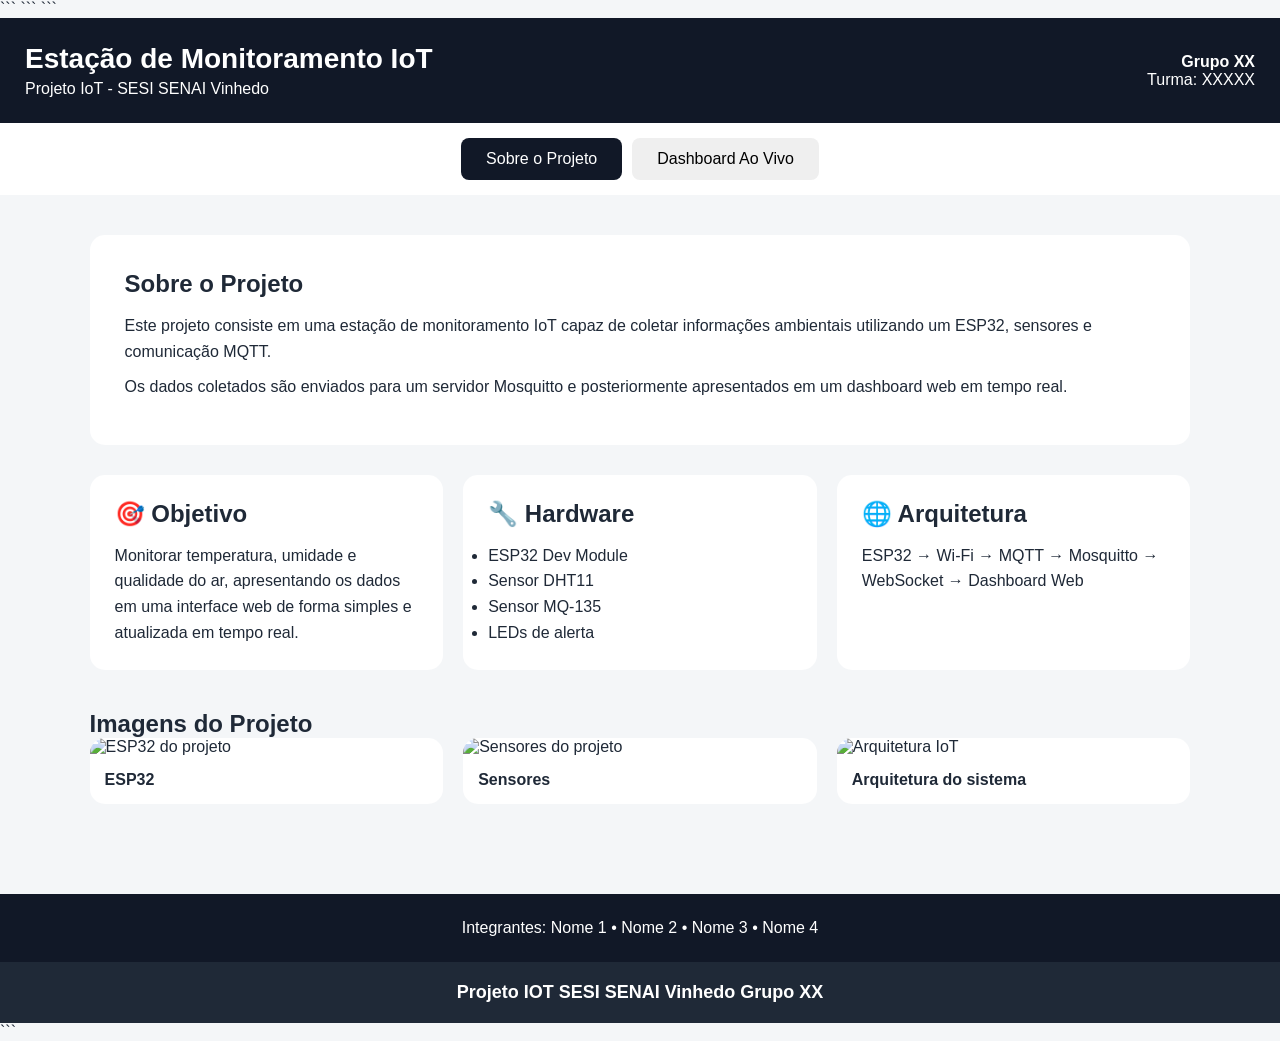
==== web/index.html @ a92f8479 "atualizações" ====
<!DOCTYPE html>

<html lang="pt-BR">
<head>
    <meta charset="UTF-8">
    <meta name="viewport" content="width=device-width, initial-scale=1.0">

```
<title>Estação de Monitoramento IoT</title>

<link rel="stylesheet" href="index.css">

<!-- Biblioteca Paho MQTT -->
<script src="https://cdnjs.cloudflare.com/ajax/libs/paho-mqtt/1.0.1/mqttws31.min.js"></script>
```

</head>

<body>

```
<header class="cabecalho">
    <div class="titulo">
        <h1>Estação de Monitoramento IoT</h1>
        <p>Projeto IoT - SESI SENAI Vinhedo</p>
    </div>

    <div class="grupo">
        <strong>Grupo XX</strong>
        <span>Turma: XXXXX</span>
    </div>
</header>

<nav class="menu">
    <button id="btnSobre" class="ativo">Sobre o Projeto</button>
    <button id="btnDashboard">Dashboard Ao Vivo</button>
</nav>

<main>

    <!-- ================= SOBRE O PROJETO ================= -->

    <section id="sobre" class="pagina ativa">

        <article class="hero">
            <h2>Sobre o Projeto</h2>

            <p>
                Este projeto consiste em uma estação de monitoramento IoT
                capaz de coletar informações ambientais utilizando um ESP32,
                sensores e comunicação MQTT.
            </p>

            <p>
                Os dados coletados são enviados para um servidor Mosquitto
                e posteriormente apresentados em um dashboard web em tempo real.
            </p>
        </article>

        <section class="conteudo">

            <article class="card-info">
                <h2>🎯 Objetivo</h2>

                <p>
                    Monitorar temperatura, umidade e qualidade do ar,
                    apresentando os dados em uma interface web de forma
                    simples e atualizada em tempo real.
                </p>
            </article>

            <article class="card-info">
                <h2>🔧 Hardware</h2>

                <ul>
                    <li>ESP32 Dev Module</li>
                    <li>Sensor DHT11</li>
                    <li>Sensor MQ-135</li>
                    <li>LEDs de alerta</li>
                </ul>
            </article>

            <article class="card-info">
                <h2>🌐 Arquitetura</h2>

                <p>
                    ESP32 → Wi-Fi → MQTT → Mosquitto →
                    WebSocket → Dashboard Web
                </p>
            </article>

        </section>

        <section class="galeria">

            <h2>Imagens do Projeto</h2>

            <div class="imagens">

                <figure>
                    <img src="imagens/esp32.jpg" alt="ESP32 do projeto">
                    <figcaption>ESP32</figcaption>
                </figure>

                <figure>
                    <img src="imagens/sensores.jpg" alt="Sensores do projeto">
                    <figcaption>Sensores</figcaption>
                </figure>

                <figure>
                    <img src="imagens/arquitetura.jpg" alt="Arquitetura IoT">
                    <figcaption>Arquitetura do sistema</figcaption>
                </figure>

            </div>

        </section>

    </section>


    <!-- ================= DASHBOARD ================= -->

    <section id="dashboard" class="pagina">

        <section class="dashboard-header">
            <h2>Dashboard Ao Vivo</h2>

            <div id="status" class="status desconectado">
                🔴 MQTT: Desconectado
            </div>
        </section>


        <section class="dashboard">

            <article class="sensor-card temperatura">
                <div class="icone">🌡️</div>

                <h3>Temperatura</h3>

                <strong id="temperatura">-- °C</strong>

                <p id="alertaTemperatura">Normal</p>
            </article>


            <article class="sensor-card umidade">
                <div class="icone">💧</div>

                <h3>Umidade</h3>

                <strong id="umidade">-- %</strong>

                <p id="alertaUmidade">Normal</p>
            </article>


            <article class="sensor-card ar">
                <div class="icone">🌫️</div>

                <h3>Qualidade do Ar</h3>

                <strong id="qualidadeAr">--</strong>

                <p id="alertaAr">Normal</p>
            </article>

        </section>


        <section class="informacao">

            <h2>Monitoramento em tempo real</h2>

            <p>
                Os valores apresentados são recebidos através do protocolo
                MQTT utilizando WebSockets.
            </p>

        </section>

    </section>

</main>


<!-- ================= RODAPÉ ================= -->

<footer>

    <p>
        Integrantes:
        Nome 1 • Nome 2 • Nome 3 • Nome 4
    </p>

    <div class="banner">
        Projeto IOT SESI SENAI Vinhedo Grupo XX
    </div>

</footer>


<!-- JavaScript -->
<script src="index.js"></script>
```

</body>
</html>
---- web/index.css ----
* {
  margin: 0;
  padding: 0;
  box-sizing: border-box;
  }

body {
font-family: Arial, sans-serif;
background: #f4f6f8;
color: #1f2937;
}

/* CABEÇALHO */

.cabecalho {
background: #111827;
color: white;
padding: 25px;
display: flex;
justify-content: space-between;
align-items: center;
}

.titulo h1 {
font-size: 28px;
margin-bottom: 5px;
}

.grupo {
display: flex;
flex-direction: column;
text-align: right;
}

/* MENU */

.menu {
background: white;
display: flex;
justify-content: center;
gap: 10px;
padding: 15px;
}

.menu button {
border: none;
padding: 12px 25px;
border-radius: 8px;
cursor: pointer;
font-size: 16px;
}

.menu button.ativo {
background: #111827;
color: white;
}

/* PÁGINAS */

.pagina {
display: none;
padding: 40px 7%;
}

.pagina.ativa {
display: block;
}

/* SOBRE */

.hero {
background: white;
padding: 35px;
border-radius: 15px;
margin-bottom: 30px;
}

.hero h2 {
margin-bottom: 15px;
}

.hero p {
line-height: 1.6;
margin-bottom: 10px;
}

.conteudo {
display: grid;
grid-template-columns: repeat(3, 1fr);
gap: 20px;
}

.card-info {
background: white;
padding: 25px;
border-radius: 15px;
}

.card-info h2 {
margin-bottom: 15px;
}

.card-info p,
.card-info li {
line-height: 1.6;
}

/* IMAGENS */

.galeria {
margin-top: 40px;
}

.imagens {
display: grid;
grid-template-columns: repeat(3, 1fr);
gap: 20px;
}

.imagens figure {
background: white;
border-radius: 15px;
overflow: hidden;
}

.imagens img {
width: 100%;
height: 220px;
object-fit: cover;
}

.imagens figcaption {
padding: 15px;
font-weight: bold;
}

/* DASHBOARD */

.dashboard-header {
display: flex;
justify-content: space-between;
align-items: center;
margin-bottom: 30px;
}

.status {
padding: 12px 18px;
border-radius: 30px;
font-weight: bold;
}

.status.desconectado {
background: #fee2e2;
color: #991b1b;
}

.status.conectado {
background: #dcfce7;
color: #166534;
}

/* CARDS */

.dashboard {
display: grid;
grid-template-columns: repeat(3, 1fr);
gap: 25px;
}

.sensor-card {
background: white;
padding: 35px;
border-radius: 18px;
text-align: center;
}

.sensor-card .icone {
font-size: 45px;
}

.sensor-card strong {
font-size: 42px;
display: block;
margin: 15px 0;
}

/* INFORMAÇÃO */

.informacao {
background: white;
padding: 30px;
margin-top: 30px;
border-radius: 15px;
}

/* RODAPÉ */

footer {
margin-top: 50px;
background: #111827;
color: white;
text-align: center;
}

footer > p {
padding: 25px;
}

.banner {
background: #1f2937;
padding: 20px;
font-size: 18px;
font-weight: bold;
}

/* CELULAR */

@media (max-width: 800px) {

```
.cabecalho {
    flex-direction: column;
    text-align: center;
    gap: 15px;
}

.grupo {
    text-align: center;
}

.conteudo,
.imagens,
.dashboard {
    grid-template-columns: 1fr;
}

.dashboard-header {
    flex-direction: column;
    gap: 15px;
}
```

}
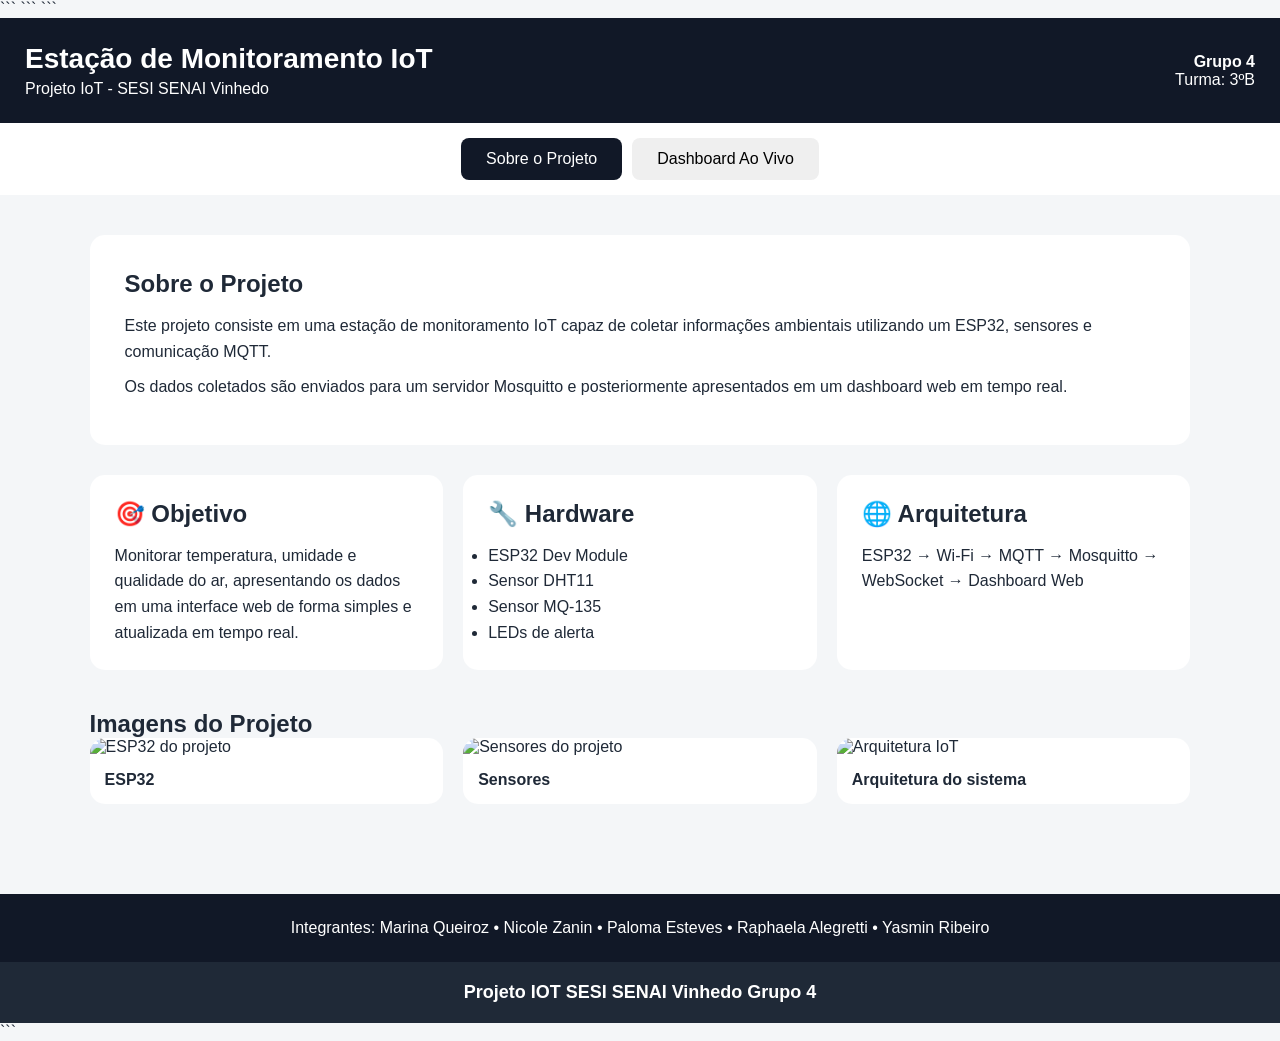
==== commit a8493c48: "oi" ====
--- a/web/index.html
+++ b/web/index.html
@@ -26,8 +26,8 @@
     </div>
 
     <div class="grupo">
-        <strong>Grupo XX</strong>
-        <span>Turma: XXXXX</span>
+        <strong>Grupo 4</strong>
+        <span>Turma: 3ºB</span>
     </div>
 </header>
 
@@ -191,11 +191,11 @@
 
     <p>
         Integrantes:
-        Nome 1 • Nome 2 • Nome 3 • Nome 4
+        Marina Queiroz • Nicole Zanin • Paloma Esteves • Raphaela Alegretti • Yasmin Ribeiro
     </p>
 
     <div class="banner">
-        Projeto IOT SESI SENAI Vinhedo Grupo XX
+        Projeto IOT SESI SENAI Vinhedo Grupo 4
     </div>
 
 </footer>
--- a/web/index.css
+++ b/web/index.css
@@ -217,7 +217,7 @@
 
 @media (max-width: 800px) {
 
-```
+
 .cabecalho {
     flex-direction: column;
     text-align: center;
@@ -238,8 +238,6 @@
     flex-direction: column;
     gap: 15px;
 }
-```
-
-}
-
-
+
+}
+
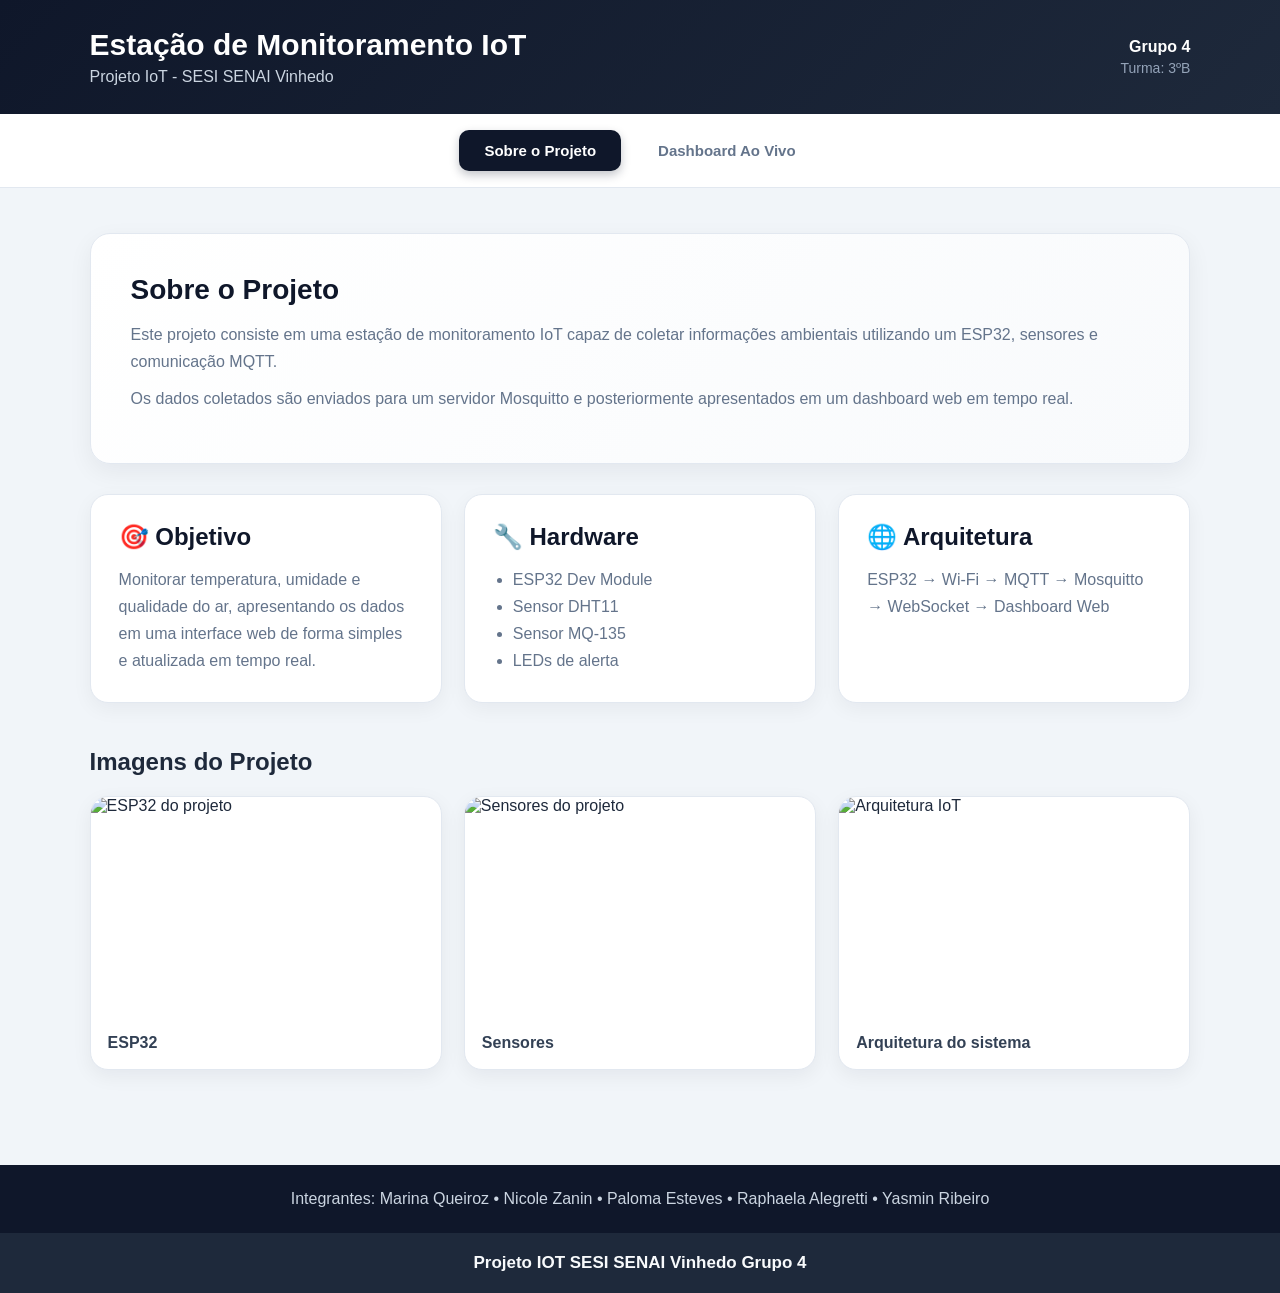
==== commit 20629388: "novas atualizações" ====
--- a/web/index.html
+++ b/web/index.html
@@ -5,20 +5,18 @@
     <meta charset="UTF-8">
     <meta name="viewport" content="width=device-width, initial-scale=1.0">
 
-```
 <title>Estação de Monitoramento IoT</title>
 
 <link rel="stylesheet" href="index.css">
 
 <!-- Biblioteca Paho MQTT -->
 <script src="https://cdnjs.cloudflare.com/ajax/libs/paho-mqtt/1.0.1/mqttws31.min.js"></script>
-```
+
 
 </head>
 
 <body>
 
-```
 <header class="cabecalho">
     <div class="titulo">
         <h1>Estação de Monitoramento IoT</h1>
@@ -203,7 +201,6 @@
 
 <!-- JavaScript -->
 <script src="index.js"></script>
-```
 
 </body>
 </html>
--- a/web/index.css
+++ b/web/index.css
@@ -1,243 +1,404 @@
 * {
-  margin: 0;
-  padding: 0;
-  box-sizing: border-box;
-  }
+    margin: 0;
+    padding: 0;
+    box-sizing: border-box;
+}
 
 body {
-font-family: Arial, sans-serif;
-background: #f4f6f8;
-color: #1f2937;
-}
-
-/* CABEÇALHO */
+    font-family: Arial, sans-serif;
+    background: #f1f5f9;
+    color: #1e293b;
+}
+
+/* =========================
+   CABEÇALHO
+========================= */
 
 .cabecalho {
-background: #111827;
-color: white;
-padding: 25px;
-display: flex;
-justify-content: space-between;
-align-items: center;
+    background: linear-gradient(135deg, #0f172a, #1e293b);
+    color: white;
+    padding: 28px 7%;
+    display: flex;
+    justify-content: space-between;
+    align-items: center;
+    box-shadow: 0 4px 15px rgba(0, 0, 0, 0.15);
 }
 
 .titulo h1 {
-font-size: 28px;
-margin-bottom: 5px;
+    font-size: 30px;
+    margin-bottom: 6px;
+}
+
+.titulo p {
+    color: #cbd5e1;
 }
 
 .grupo {
-display: flex;
-flex-direction: column;
-text-align: right;
-}
-
-/* MENU */
+    display: flex;
+    flex-direction: column;
+    text-align: right;
+    gap: 4px;
+}
+
+.grupo strong {
+    font-size: 16px;
+}
+
+.grupo span {
+    color: #94a3b8;
+    font-size: 14px;
+}
+
+/* =========================
+   MENU
+========================= */
 
 .menu {
-background: white;
-display: flex;
-justify-content: center;
-gap: 10px;
-padding: 15px;
+    background: white;
+    display: flex;
+    justify-content: center;
+    gap: 12px;
+    padding: 16px;
+    border-bottom: 1px solid #e2e8f0;
+    position: sticky;
+    top: 0;
+    z-index: 10;
 }
 
 .menu button {
-border: none;
-padding: 12px 25px;
-border-radius: 8px;
-cursor: pointer;
-font-size: 16px;
+    border: none;
+    background: transparent;
+    color: #64748b;
+    padding: 12px 25px;
+    border-radius: 10px;
+    cursor: pointer;
+    font-size: 15px;
+    font-weight: bold;
+    transition: 0.3s;
+}
+
+.menu button:hover {
+    background: #f1f5f9;
+    color: #0f172a;
 }
 
 .menu button.ativo {
-background: #111827;
-color: white;
-}
-
-/* PÁGINAS */
+    background: #0f172a;
+    color: white;
+    box-shadow: 0 4px 10px rgba(15, 23, 42, 0.25);
+}
+
+/* =========================
+   PÁGINAS
+========================= */
 
 .pagina {
-display: none;
-padding: 40px 7%;
+    display: none;
+    padding: 45px 7%;
+    min-height: 500px;
 }
 
 .pagina.ativa {
-display: block;
-}
-
-/* SOBRE */
+    display: block;
+}
+
+/* =========================
+   SOBRE
+========================= */
 
 .hero {
-background: white;
-padding: 35px;
-border-radius: 15px;
-margin-bottom: 30px;
+    background: linear-gradient(135deg, #ffffff, #f8fafc);
+    padding: 40px;
+    border-radius: 20px;
+    margin-bottom: 30px;
+    border: 1px solid #e2e8f0;
+    box-shadow: 0 8px 25px rgba(15, 23, 42, 0.06);
 }
 
 .hero h2 {
-margin-bottom: 15px;
+    font-size: 28px;
+    margin-bottom: 15px;
+    color: #0f172a;
 }
 
 .hero p {
-line-height: 1.6;
-margin-bottom: 10px;
+    line-height: 1.7;
+    margin-bottom: 10px;
+    color: #64748b;
 }
 
 .conteudo {
-display: grid;
-grid-template-columns: repeat(3, 1fr);
-gap: 20px;
+    display: grid;
+    grid-template-columns: repeat(3, 1fr);
+    gap: 22px;
 }
 
 .card-info {
-background: white;
-padding: 25px;
-border-radius: 15px;
+    background: white;
+    padding: 28px;
+    border-radius: 18px;
+    border: 1px solid #e2e8f0;
+    box-shadow: 0 6px 20px rgba(15, 23, 42, 0.05);
+    transition: 0.3s;
+}
+
+.card-info:hover {
+    transform: translateY(-5px);
+    box-shadow: 0 12px 30px rgba(15, 23, 42, 0.1);
 }
 
 .card-info h2 {
-margin-bottom: 15px;
+    margin-bottom: 15px;
+    color: #0f172a;
 }
 
 .card-info p,
 .card-info li {
-line-height: 1.6;
-}
-
-/* IMAGENS */
+    line-height: 1.7;
+    color: #64748b;
+}
+
+.card-info ul {
+    padding-left: 20px;
+}
+
+/* =========================
+   IMAGENS
+========================= */
 
 .galeria {
-margin-top: 40px;
+    margin-top: 45px;
+}
+
+.galeria h2 {
+    margin-bottom: 20px;
 }
 
 .imagens {
-display: grid;
-grid-template-columns: repeat(3, 1fr);
-gap: 20px;
+    display: grid;
+    grid-template-columns: repeat(3, 1fr);
+    gap: 22px;
 }
 
 .imagens figure {
-background: white;
-border-radius: 15px;
-overflow: hidden;
+    background: white;
+    border-radius: 18px;
+    overflow: hidden;
+    border: 1px solid #e2e8f0;
+    box-shadow: 0 6px 20px rgba(15, 23, 42, 0.06);
+    transition: 0.3s;
+}
+
+.imagens figure:hover {
+    transform: translateY(-5px);
+    box-shadow: 0 12px 30px rgba(15, 23, 42, 0.12);
 }
 
 .imagens img {
-width: 100%;
-height: 220px;
-object-fit: cover;
+    width: 100%;
+    height: 220px;
+    object-fit: cover;
+    display: block;
+    transition: 0.4s;
+}
+
+.imagens figure:hover img {
+    transform: scale(1.04);
 }
 
 .imagens figcaption {
-padding: 15px;
-font-weight: bold;
-}
-
-/* DASHBOARD */
+    padding: 17px;
+    font-weight: bold;
+    color: #334155;
+}
+
+/* =========================
+   DASHBOARD
+========================= */
 
 .dashboard-header {
-display: flex;
-justify-content: space-between;
-align-items: center;
-margin-bottom: 30px;
+    display: flex;
+    justify-content: space-between;
+    align-items: center;
+    margin-bottom: 30px;
+}
+
+.dashboard-header h2 {
+    font-size: 28px;
+    color: #0f172a;
 }
 
 .status {
-padding: 12px 18px;
-border-radius: 30px;
-font-weight: bold;
+    padding: 11px 18px;
+    border-radius: 30px;
+    font-weight: bold;
+    font-size: 14px;
 }
 
 .status.desconectado {
-background: #fee2e2;
-color: #991b1b;
+    background: #fee2e2;
+    color: #991b1b;
 }
 
 .status.conectado {
-background: #dcfce7;
-color: #166534;
-}
-
-/* CARDS */
+    background: #dcfce7;
+    color: #166534;
+}
+
+/* =========================
+   CARDS DOS SENSORES
+========================= */
 
 .dashboard {
-display: grid;
-grid-template-columns: repeat(3, 1fr);
-gap: 25px;
+    display: grid;
+    grid-template-columns: repeat(3, 1fr);
+    gap: 25px;
 }
 
 .sensor-card {
-background: white;
-padding: 35px;
-border-radius: 18px;
-text-align: center;
+    background: white;
+    padding: 35px 25px;
+    border-radius: 20px;
+    text-align: center;
+    border: 1px solid #e2e8f0;
+    box-shadow: 0 8px 25px rgba(15, 23, 42, 0.06);
+    transition: 0.3s;
+}
+
+.sensor-card:hover {
+    transform: translateY(-6px);
+    box-shadow: 0 15px 35px rgba(15, 23, 42, 0.12);
 }
 
 .sensor-card .icone {
-font-size: 45px;
+    font-size: 45px;
+    margin-bottom: 10px;
+}
+
+.sensor-card h3 {
+    color: #475569;
+    font-size: 17px;
 }
 
 .sensor-card strong {
-font-size: 42px;
-display: block;
-margin: 15px 0;
-}
-
-/* INFORMAÇÃO */
+    font-size: 42px;
+    display: block;
+    margin: 15px 0;
+    color: #0f172a;
+}
+
+.sensor-card p {
+    color: #94a3b8;
+}
+
+/* =========================
+   INFORMAÇÃO
+========================= */
 
 .informacao {
-background: white;
-padding: 30px;
-margin-top: 30px;
-border-radius: 15px;
-}
-
-/* RODAPÉ */
+    background: white;
+    padding: 30px;
+    margin-top: 30px;
+    border-radius: 18px;
+    border: 1px solid #e2e8f0;
+    box-shadow: 0 6px 20px rgba(15, 23, 42, 0.05);
+}
+
+.informacao h2 {
+    margin-bottom: 12px;
+    color: #0f172a;
+}
+
+.informacao p {
+    color: #64748b;
+    line-height: 1.7;
+}
+
+/* =========================
+   RODAPÉ
+========================= */
 
 footer {
-margin-top: 50px;
-background: #111827;
-color: white;
-text-align: center;
+    margin-top: 50px;
+    background: #0f172a;
+    color: white;
+    text-align: center;
 }
 
 footer > p {
-padding: 25px;
+    padding: 25px;
+    color: #cbd5e1;
 }
 
 .banner {
-background: #1f2937;
-padding: 20px;
-font-size: 18px;
-font-weight: bold;
-}
-
-/* CELULAR */
+    background: #1e293b;
+    padding: 20px;
+    font-size: 17px;
+    font-weight: bold;
+    color: #f8fafc;
+}
+
+/* =========================
+   ANIMAÇÃO
+========================= */
+
+.pagina.ativa {
+    animation: aparecer 0.35s ease;
+}
+
+@keyframes aparecer {
+    from {
+        opacity: 0;
+        transform: translateY(8px);
+    }
+
+    to {
+        opacity: 1;
+        transform: translateY(0);
+    }
+}
+
+/* =========================
+   CELULAR
+========================= */
 
 @media (max-width: 800px) {
 
-
-.cabecalho {
-    flex-direction: column;
-    text-align: center;
-    gap: 15px;
-}
-
-.grupo {
-    text-align: center;
-}
-
-.conteudo,
-.imagens,
-.dashboard {
-    grid-template-columns: 1fr;
-}
-
-.dashboard-header {
-    flex-direction: column;
-    gap: 15px;
-}
-
-}
-
+    .cabecalho {
+        flex-direction: column;
+        text-align: center;
+        gap: 15px;
+    }
+
+    .grupo {
+        text-align: center;
+    }
+
+    .menu {
+        flex-wrap: wrap;
+    }
+
+    .menu button {
+        padding: 10px 16px;
+    }
+
+    .pagina {
+        padding: 30px 5%;
+    }
+
+    .conteudo,
+    .imagens,
+    .dashboard {
+        grid-template-columns: 1fr;
+    }
+
+    .dashboard-header {
+        flex-direction: column;
+        gap: 15px;
+        align-items: flex-start;
+    }
+
+    .hero {
+        padding: 28px;
+    }
+}
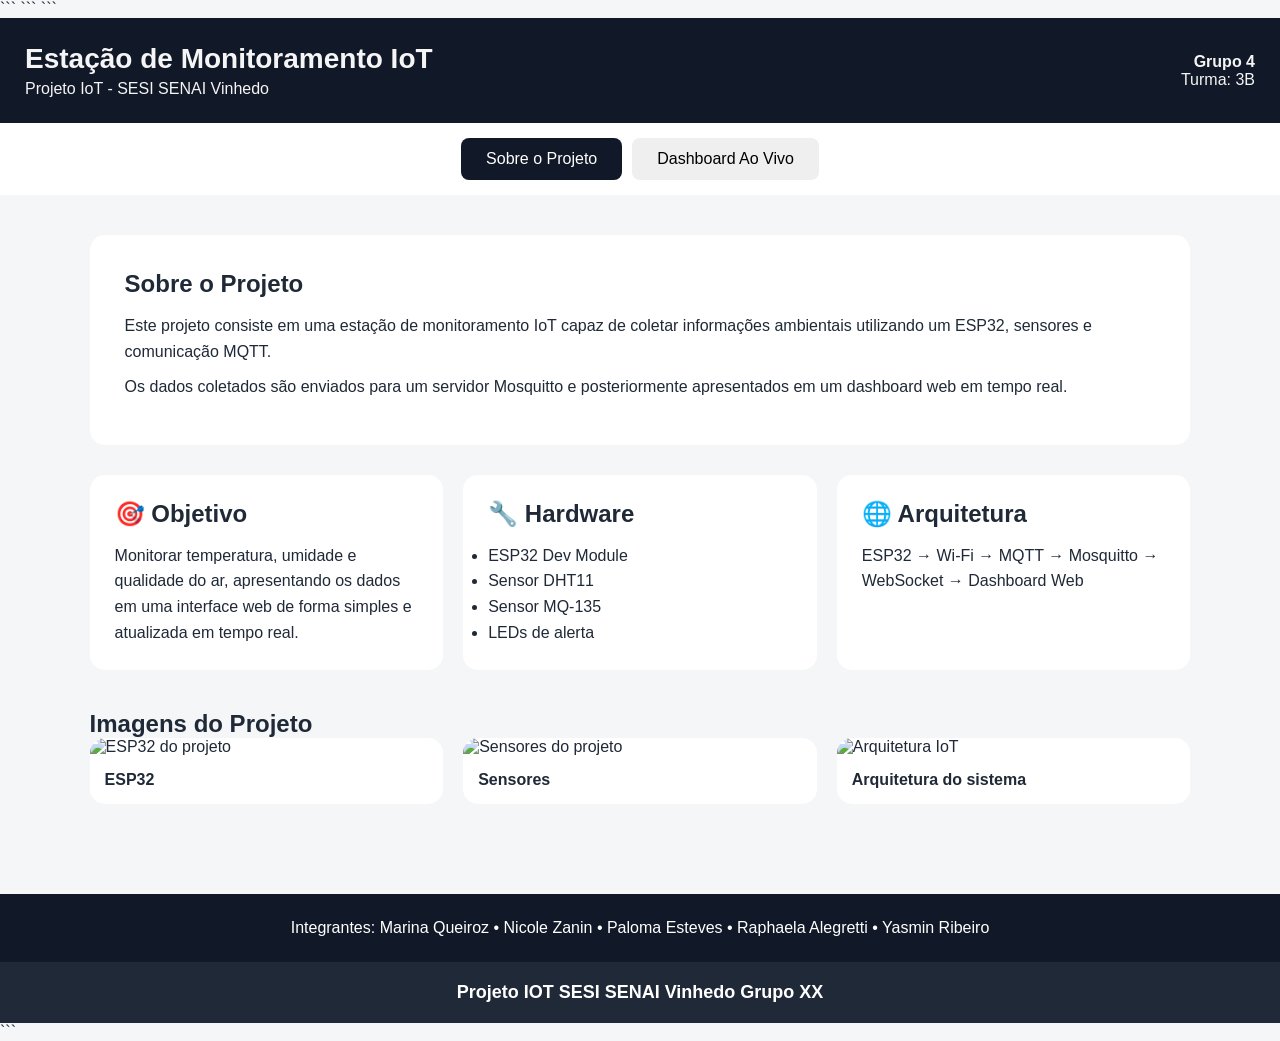
==== commit f881b151: "a" ====
--- a/web/index.html
+++ b/web/index.html
@@ -5,18 +5,20 @@
     <meta charset="UTF-8">
     <meta name="viewport" content="width=device-width, initial-scale=1.0">
 
+```
 <title>Estação de Monitoramento IoT</title>
 
 <link rel="stylesheet" href="index.css">
 
 <!-- Biblioteca Paho MQTT -->
 <script src="https://cdnjs.cloudflare.com/ajax/libs/paho-mqtt/1.0.1/mqttws31.min.js"></script>
-
+```
 
 </head>
 
 <body>
 
+```
 <header class="cabecalho">
     <div class="titulo">
         <h1>Estação de Monitoramento IoT</h1>
@@ -25,7 +27,7 @@
 
     <div class="grupo">
         <strong>Grupo 4</strong>
-        <span>Turma: 3ºB</span>
+        <span>Turma: 3B</span>
     </div>
 </header>
 
@@ -193,7 +195,7 @@
     </p>
 
     <div class="banner">
-        Projeto IOT SESI SENAI Vinhedo Grupo 4
+        Projeto IOT SESI SENAI Vinhedo Grupo XX
     </div>
 
 </footer>
@@ -201,6 +203,7 @@
 
 <!-- JavaScript -->
 <script src="index.js"></script>
+```
 
 </body>
 </html>
--- a/web/index.css
+++ b/web/index.css
@@ -1,404 +1,243 @@
 * {
-    margin: 0;
-    padding: 0;
-    box-sizing: border-box;
-}
+  margin: 0;
+  padding: 0;
+  box-sizing: border-box;
+  }
 
 body {
-    font-family: Arial, sans-serif;
-    background: #f1f5f9;
-    color: #1e293b;
-}
-
-/* =========================
-   CABEÇALHO
-========================= */
+font-family: Arial, sans-serif;
+background: #f4f6f8;
+color: #1f2937;
+}
+
+/* CABEÇALHO */
 
 .cabecalho {
-    background: linear-gradient(135deg, #0f172a, #1e293b);
-    color: white;
-    padding: 28px 7%;
-    display: flex;
-    justify-content: space-between;
-    align-items: center;
-    box-shadow: 0 4px 15px rgba(0, 0, 0, 0.15);
+background: #111827;
+color: whitesmoke;
+padding: 25px;
+display: flex;
+justify-content: space-between;
+align-items: center;
 }
 
 .titulo h1 {
-    font-size: 30px;
-    margin-bottom: 6px;
-}
-
-.titulo p {
-    color: #cbd5e1;
+font-size: 28px;
+margin-bottom: 5px;
 }
 
 .grupo {
-    display: flex;
-    flex-direction: column;
-    text-align: right;
-    gap: 4px;
-}
-
-.grupo strong {
-    font-size: 16px;
-}
-
-.grupo span {
-    color: #94a3b8;
-    font-size: 14px;
-}
-
-/* =========================
-   MENU
-========================= */
+display: flex;
+flex-direction: column;
+text-align: right;
+}
+
+/* MENU */
 
 .menu {
-    background: white;
-    display: flex;
-    justify-content: center;
-    gap: 12px;
-    padding: 16px;
-    border-bottom: 1px solid #e2e8f0;
-    position: sticky;
-    top: 0;
-    z-index: 10;
+background: white;
+display: flex;
+justify-content: center;
+gap: 10px;
+padding: 15px;
 }
 
 .menu button {
-    border: none;
-    background: transparent;
-    color: #64748b;
-    padding: 12px 25px;
-    border-radius: 10px;
-    cursor: pointer;
-    font-size: 15px;
-    font-weight: bold;
-    transition: 0.3s;
-}
-
-.menu button:hover {
-    background: #f1f5f9;
-    color: #0f172a;
+border: none;
+padding: 12px 25px;
+border-radius: 8px;
+cursor: pointer;
+font-size: 16px;
 }
 
 .menu button.ativo {
-    background: #0f172a;
-    color: white;
-    box-shadow: 0 4px 10px rgba(15, 23, 42, 0.25);
-}
-
-/* =========================
-   PÁGINAS
-========================= */
+background: #111827;
+color: white;
+}
+
+/* PÁGINAS */
 
 .pagina {
-    display: none;
-    padding: 45px 7%;
-    min-height: 500px;
+display: none;
+padding: 40px 7%;
 }
 
 .pagina.ativa {
-    display: block;
-}
-
-/* =========================
-   SOBRE
-========================= */
+display: block;
+}
+
+/* SOBRE */
 
 .hero {
-    background: linear-gradient(135deg, #ffffff, #f8fafc);
-    padding: 40px;
-    border-radius: 20px;
-    margin-bottom: 30px;
-    border: 1px solid #e2e8f0;
-    box-shadow: 0 8px 25px rgba(15, 23, 42, 0.06);
+background: white;
+padding: 35px;
+border-radius: 15px;
+margin-bottom: 30px;
 }
 
 .hero h2 {
-    font-size: 28px;
-    margin-bottom: 15px;
-    color: #0f172a;
+margin-bottom: 15px;
 }
 
 .hero p {
-    line-height: 1.7;
-    margin-bottom: 10px;
-    color: #64748b;
+line-height: 1.6;
+margin-bottom: 10px;
 }
 
 .conteudo {
-    display: grid;
-    grid-template-columns: repeat(3, 1fr);
-    gap: 22px;
+display: grid;
+grid-template-columns: repeat(3, 1fr);
+gap: 20px;
 }
 
 .card-info {
-    background: white;
-    padding: 28px;
-    border-radius: 18px;
-    border: 1px solid #e2e8f0;
-    box-shadow: 0 6px 20px rgba(15, 23, 42, 0.05);
-    transition: 0.3s;
-}
-
-.card-info:hover {
-    transform: translateY(-5px);
-    box-shadow: 0 12px 30px rgba(15, 23, 42, 0.1);
+background: white;
+padding: 25px;
+border-radius: 15px;
 }
 
 .card-info h2 {
-    margin-bottom: 15px;
-    color: #0f172a;
+margin-bottom: 15px;
 }
 
 .card-info p,
 .card-info li {
-    line-height: 1.7;
-    color: #64748b;
-}
-
-.card-info ul {
-    padding-left: 20px;
-}
-
-/* =========================
-   IMAGENS
-========================= */
+line-height: 1.6;
+}
+
+/* IMAGENS */
 
 .galeria {
-    margin-top: 45px;
-}
-
-.galeria h2 {
-    margin-bottom: 20px;
+margin-top: 40px;
 }
 
 .imagens {
-    display: grid;
-    grid-template-columns: repeat(3, 1fr);
-    gap: 22px;
+display: grid;
+grid-template-columns: repeat(3, 1fr);
+gap: 20px;
 }
 
 .imagens figure {
-    background: white;
-    border-radius: 18px;
-    overflow: hidden;
-    border: 1px solid #e2e8f0;
-    box-shadow: 0 6px 20px rgba(15, 23, 42, 0.06);
-    transition: 0.3s;
-}
-
-.imagens figure:hover {
-    transform: translateY(-5px);
-    box-shadow: 0 12px 30px rgba(15, 23, 42, 0.12);
+background: white;
+border-radius: 15px;
+overflow: hidden;
 }
 
 .imagens img {
-    width: 100%;
-    height: 220px;
-    object-fit: cover;
-    display: block;
-    transition: 0.4s;
-}
-
-.imagens figure:hover img {
-    transform: scale(1.04);
+width: 100%;
+height: 220px;
+object-fit: cover;
 }
 
 .imagens figcaption {
-    padding: 17px;
-    font-weight: bold;
-    color: #334155;
-}
-
-/* =========================
-   DASHBOARD
-========================= */
+padding: 15px;
+font-weight: bold;
+}
+
+/* DASHBOARD */
 
 .dashboard-header {
-    display: flex;
-    justify-content: space-between;
-    align-items: center;
-    margin-bottom: 30px;
-}
-
-.dashboard-header h2 {
-    font-size: 28px;
-    color: #0f172a;
+display: flex;
+justify-content: space-between;
+align-items: center;
+margin-bottom: 30px;
 }
 
 .status {
-    padding: 11px 18px;
-    border-radius: 30px;
-    font-weight: bold;
-    font-size: 14px;
+padding: 12px 18px;
+border-radius: 30px;
+font-weight: bold;
 }
 
 .status.desconectado {
-    background: #fee2e2;
-    color: #991b1b;
+background: #fee2e2;
+color: #991b1b;
 }
 
 .status.conectado {
-    background: #dcfce7;
-    color: #166534;
-}
-
-/* =========================
-   CARDS DOS SENSORES
-========================= */
+background: #dcfce7;
+color: #166534;
+}
+
+/* CARDS */
 
 .dashboard {
-    display: grid;
-    grid-template-columns: repeat(3, 1fr);
-    gap: 25px;
+display: grid;
+grid-template-columns: repeat(3, 1fr);
+gap: 25px;
 }
 
 .sensor-card {
-    background: white;
-    padding: 35px 25px;
-    border-radius: 20px;
+background: white;
+padding: 35px;
+border-radius: 18px;
+text-align: center;
+}
+
+.sensor-card .icone {
+font-size: 45px;
+}
+
+.sensor-card strong {
+font-size: 42px;
+display: block;
+margin: 15px 0;
+}
+
+/* INFORMAÇÃO */
+
+.informacao {
+background: white;
+padding: 30px;
+margin-top: 30px;
+border-radius: 15px;
+}
+
+/* RODAPÉ */
+
+footer {
+margin-top: 50px;
+background: #111827;
+color: white;
+text-align: center;
+}
+
+footer > p {
+padding: 25px;
+}
+
+.banner {
+background: #1f2937;
+padding: 20px;
+font-size: 18px;
+font-weight: bold;
+}
+
+/* CELULAR */
+
+@media (max-width: 800px) {
+
+
+.cabecalho {
+    flex-direction: column;
     text-align: center;
-    border: 1px solid #e2e8f0;
-    box-shadow: 0 8px 25px rgba(15, 23, 42, 0.06);
-    transition: 0.3s;
-}
-
-.sensor-card:hover {
-    transform: translateY(-6px);
-    box-shadow: 0 15px 35px rgba(15, 23, 42, 0.12);
-}
-
-.sensor-card .icone {
-    font-size: 45px;
-    margin-bottom: 10px;
-}
-
-.sensor-card h3 {
-    color: #475569;
-    font-size: 17px;
-}
-
-.sensor-card strong {
-    font-size: 42px;
-    display: block;
-    margin: 15px 0;
-    color: #0f172a;
-}
-
-.sensor-card p {
-    color: #94a3b8;
-}
-
-/* =========================
-   INFORMAÇÃO
-========================= */
-
-.informacao {
-    background: white;
-    padding: 30px;
-    margin-top: 30px;
-    border-radius: 18px;
-    border: 1px solid #e2e8f0;
-    box-shadow: 0 6px 20px rgba(15, 23, 42, 0.05);
-}
-
-.informacao h2 {
-    margin-bottom: 12px;
-    color: #0f172a;
-}
-
-.informacao p {
-    color: #64748b;
-    line-height: 1.7;
-}
-
-/* =========================
-   RODAPÉ
-========================= */
-
-footer {
-    margin-top: 50px;
-    background: #0f172a;
-    color: white;
+    gap: 15px;
+}
+
+.grupo {
     text-align: center;
 }
 
-footer > p {
-    padding: 25px;
-    color: #cbd5e1;
-}
-
-.banner {
-    background: #1e293b;
-    padding: 20px;
-    font-size: 17px;
-    font-weight: bold;
-    color: #f8fafc;
-}
-
-/* =========================
-   ANIMAÇÃO
-========================= */
-
-.pagina.ativa {
-    animation: aparecer 0.35s ease;
-}
-
-@keyframes aparecer {
-    from {
-        opacity: 0;
-        transform: translateY(8px);
-    }
-
-    to {
-        opacity: 1;
-        transform: translateY(0);
-    }
-}
-
-/* =========================
-   CELULAR
-========================= */
-
-@media (max-width: 800px) {
-
-    .cabecalho {
-        flex-direction: column;
-        text-align: center;
-        gap: 15px;
-    }
-
-    .grupo {
-        text-align: center;
-    }
-
-    .menu {
-        flex-wrap: wrap;
-    }
-
-    .menu button {
-        padding: 10px 16px;
-    }
-
-    .pagina {
-        padding: 30px 5%;
-    }
-
-    .conteudo,
-    .imagens,
-    .dashboard {
-        grid-template-columns: 1fr;
-    }
-
-    .dashboard-header {
-        flex-direction: column;
-        gap: 15px;
-        align-items: flex-start;
-    }
-
-    .hero {
-        padding: 28px;
-    }
-}+.conteudo,
+.imagens,
+.dashboard {
+    grid-template-columns: 1fr;
+}
+
+.dashboard-header {
+    flex-direction: column;
+    gap: 15px;
+}
+
+}
+
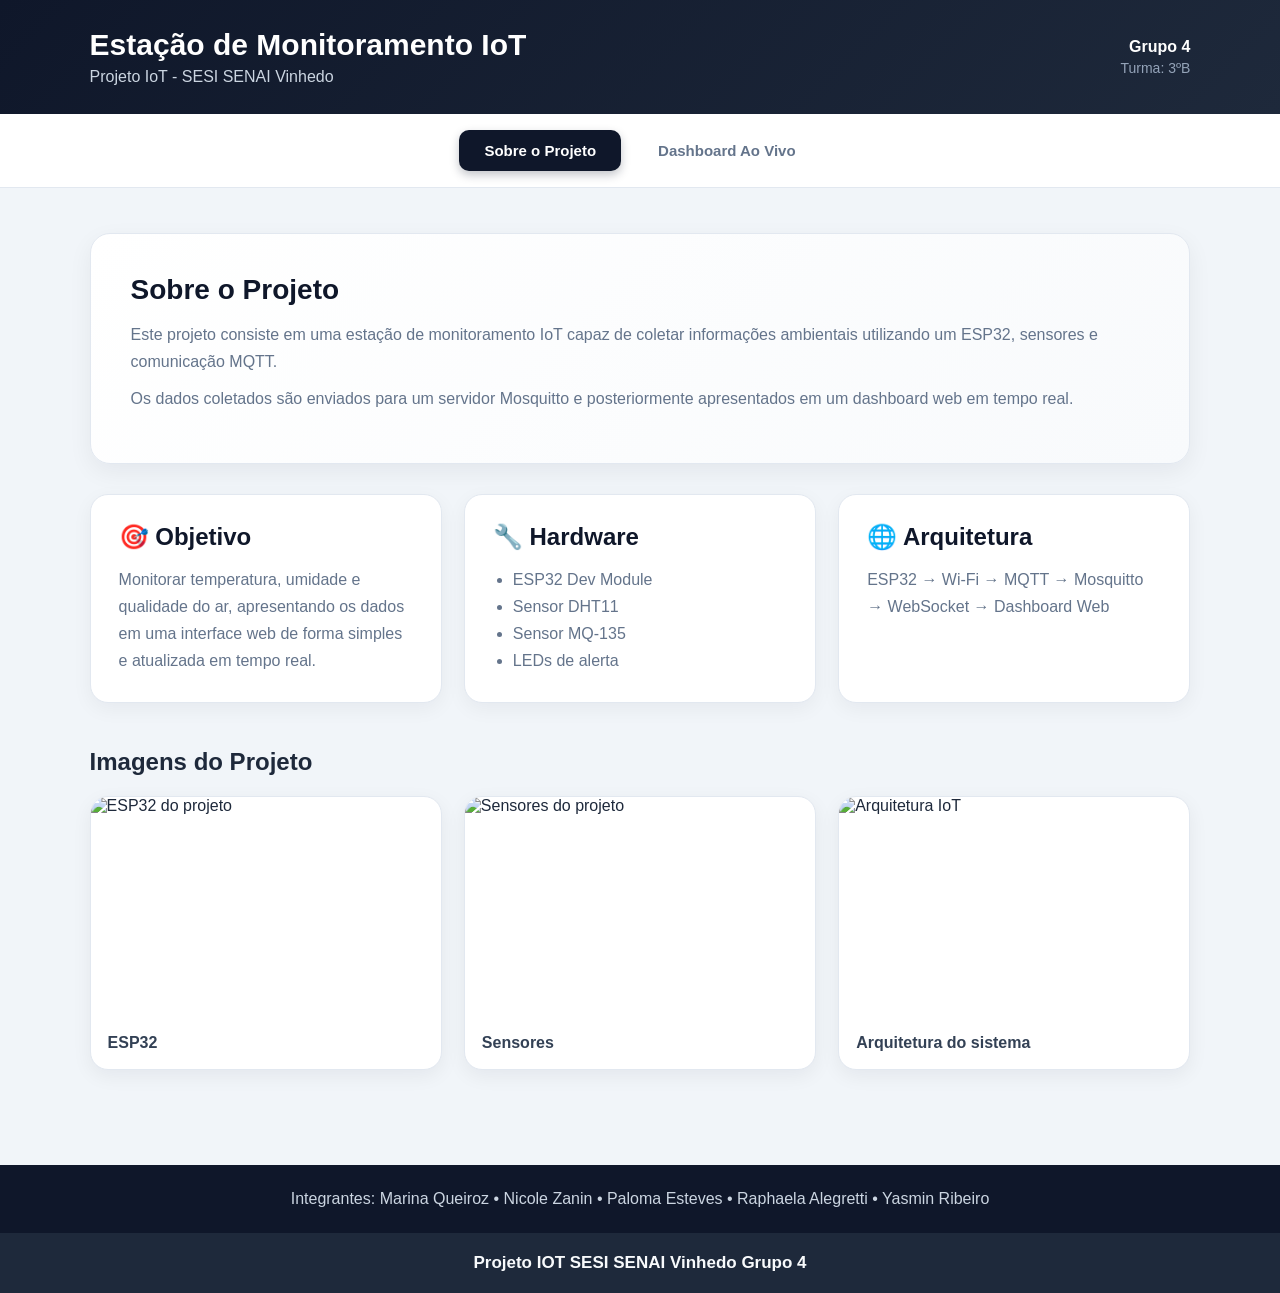
==== commit 26926c05: "Merge branch 'main' of https://github.com/ribeiroyasmin585-png/IoT-Dashboard-Web" ====
--- a/web/index.html
+++ b/web/index.html
@@ -1,24 +1,23 @@
 <!DOCTYPE html>
+
 
 <html lang="pt-BR">
 <head>
     <meta charset="UTF-8">
     <meta name="viewport" content="width=device-width, initial-scale=1.0">
 
-```
 <title>Estação de Monitoramento IoT</title>
 
 <link rel="stylesheet" href="index.css">
 
 <!-- Biblioteca Paho MQTT -->
 <script src="https://cdnjs.cloudflare.com/ajax/libs/paho-mqtt/1.0.1/mqttws31.min.js"></script>
-```
+
 
 </head>
 
 <body>
 
-```
 <header class="cabecalho">
     <div class="titulo">
         <h1>Estação de Monitoramento IoT</h1>
@@ -27,7 +26,7 @@
 
     <div class="grupo">
         <strong>Grupo 4</strong>
-        <span>Turma: 3B</span>
+        <span>Turma: 3ºB</span>
     </div>
 </header>
 
@@ -195,7 +194,7 @@
     </p>
 
     <div class="banner">
-        Projeto IOT SESI SENAI Vinhedo Grupo XX
+        Projeto IOT SESI SENAI Vinhedo Grupo 4
     </div>
 
 </footer>
@@ -203,7 +202,6 @@
 
 <!-- JavaScript -->
 <script src="index.js"></script>
-```
 
 </body>
-</html>
+</html>
--- a/web/index.css
+++ b/web/index.css
@@ -1,243 +1,404 @@
 * {
-  margin: 0;
-  padding: 0;
-  box-sizing: border-box;
-  }
+    margin: 0;
+    padding: 0;
+    box-sizing: border-box;
+}
 
 body {
-font-family: Arial, sans-serif;
-background: #f4f6f8;
-color: #1f2937;
-}
-
-/* CABEÇALHO */
+    font-family: Arial, sans-serif;
+    background: #f1f5f9;
+    color: #1e293b;
+}
+
+/* =========================
+   CABEÇALHO
+========================= */
 
 .cabecalho {
-background: #111827;
-color: whitesmoke;
-padding: 25px;
-display: flex;
-justify-content: space-between;
-align-items: center;
+    background: linear-gradient(135deg, #0f172a, #1e293b);
+    color: white;
+    padding: 28px 7%;
+    display: flex;
+    justify-content: space-between;
+    align-items: center;
+    box-shadow: 0 4px 15px rgba(0, 0, 0, 0.15);
 }
 
 .titulo h1 {
-font-size: 28px;
-margin-bottom: 5px;
+    font-size: 30px;
+    margin-bottom: 6px;
+}
+
+.titulo p {
+    color: #cbd5e1;
 }
 
 .grupo {
-display: flex;
-flex-direction: column;
-text-align: right;
-}
-
-/* MENU */
+    display: flex;
+    flex-direction: column;
+    text-align: right;
+    gap: 4px;
+}
+
+.grupo strong {
+    font-size: 16px;
+}
+
+.grupo span {
+    color: #94a3b8;
+    font-size: 14px;
+}
+
+/* =========================
+   MENU
+========================= */
 
 .menu {
-background: white;
-display: flex;
-justify-content: center;
-gap: 10px;
-padding: 15px;
+    background: white;
+    display: flex;
+    justify-content: center;
+    gap: 12px;
+    padding: 16px;
+    border-bottom: 1px solid #e2e8f0;
+    position: sticky;
+    top: 0;
+    z-index: 10;
 }
 
 .menu button {
-border: none;
-padding: 12px 25px;
-border-radius: 8px;
-cursor: pointer;
-font-size: 16px;
+    border: none;
+    background: transparent;
+    color: #64748b;
+    padding: 12px 25px;
+    border-radius: 10px;
+    cursor: pointer;
+    font-size: 15px;
+    font-weight: bold;
+    transition: 0.3s;
+}
+
+.menu button:hover {
+    background: #f1f5f9;
+    color: #0f172a;
 }
 
 .menu button.ativo {
-background: #111827;
-color: white;
-}
-
-/* PÁGINAS */
+    background: #0f172a;
+    color: white;
+    box-shadow: 0 4px 10px rgba(15, 23, 42, 0.25);
+}
+
+/* =========================
+   PÁGINAS
+========================= */
 
 .pagina {
-display: none;
-padding: 40px 7%;
+    display: none;
+    padding: 45px 7%;
+    min-height: 500px;
 }
 
 .pagina.ativa {
-display: block;
-}
-
-/* SOBRE */
+    display: block;
+}
+
+/* =========================
+   SOBRE
+========================= */
 
 .hero {
-background: white;
-padding: 35px;
-border-radius: 15px;
-margin-bottom: 30px;
+    background: linear-gradient(135deg, #ffffff, #f8fafc);
+    padding: 40px;
+    border-radius: 20px;
+    margin-bottom: 30px;
+    border: 1px solid #e2e8f0;
+    box-shadow: 0 8px 25px rgba(15, 23, 42, 0.06);
 }
 
 .hero h2 {
-margin-bottom: 15px;
+    font-size: 28px;
+    margin-bottom: 15px;
+    color: #0f172a;
 }
 
 .hero p {
-line-height: 1.6;
-margin-bottom: 10px;
+    line-height: 1.7;
+    margin-bottom: 10px;
+    color: #64748b;
 }
 
 .conteudo {
-display: grid;
-grid-template-columns: repeat(3, 1fr);
-gap: 20px;
+    display: grid;
+    grid-template-columns: repeat(3, 1fr);
+    gap: 22px;
 }
 
 .card-info {
-background: white;
-padding: 25px;
-border-radius: 15px;
+    background: white;
+    padding: 28px;
+    border-radius: 18px;
+    border: 1px solid #e2e8f0;
+    box-shadow: 0 6px 20px rgba(15, 23, 42, 0.05);
+    transition: 0.3s;
+}
+
+.card-info:hover {
+    transform: translateY(-5px);
+    box-shadow: 0 12px 30px rgba(15, 23, 42, 0.1);
 }
 
 .card-info h2 {
-margin-bottom: 15px;
+    margin-bottom: 15px;
+    color: #0f172a;
 }
 
 .card-info p,
 .card-info li {
-line-height: 1.6;
-}
-
-/* IMAGENS */
+    line-height: 1.7;
+    color: #64748b;
+}
+
+.card-info ul {
+    padding-left: 20px;
+}
+
+/* =========================
+   IMAGENS
+========================= */
 
 .galeria {
-margin-top: 40px;
+    margin-top: 45px;
+}
+
+.galeria h2 {
+    margin-bottom: 20px;
 }
 
 .imagens {
-display: grid;
-grid-template-columns: repeat(3, 1fr);
-gap: 20px;
+    display: grid;
+    grid-template-columns: repeat(3, 1fr);
+    gap: 22px;
 }
 
 .imagens figure {
-background: white;
-border-radius: 15px;
-overflow: hidden;
+    background: white;
+    border-radius: 18px;
+    overflow: hidden;
+    border: 1px solid #e2e8f0;
+    box-shadow: 0 6px 20px rgba(15, 23, 42, 0.06);
+    transition: 0.3s;
+}
+
+.imagens figure:hover {
+    transform: translateY(-5px);
+    box-shadow: 0 12px 30px rgba(15, 23, 42, 0.12);
 }
 
 .imagens img {
-width: 100%;
-height: 220px;
-object-fit: cover;
+    width: 100%;
+    height: 220px;
+    object-fit: cover;
+    display: block;
+    transition: 0.4s;
+}
+
+.imagens figure:hover img {
+    transform: scale(1.04);
 }
 
 .imagens figcaption {
-padding: 15px;
-font-weight: bold;
-}
-
-/* DASHBOARD */
+    padding: 17px;
+    font-weight: bold;
+    color: #334155;
+}
+
+/* =========================
+   DASHBOARD
+========================= */
 
 .dashboard-header {
-display: flex;
-justify-content: space-between;
-align-items: center;
-margin-bottom: 30px;
+    display: flex;
+    justify-content: space-between;
+    align-items: center;
+    margin-bottom: 30px;
+}
+
+.dashboard-header h2 {
+    font-size: 28px;
+    color: #0f172a;
 }
 
 .status {
-padding: 12px 18px;
-border-radius: 30px;
-font-weight: bold;
+    padding: 11px 18px;
+    border-radius: 30px;
+    font-weight: bold;
+    font-size: 14px;
 }
 
 .status.desconectado {
-background: #fee2e2;
-color: #991b1b;
+    background: #fee2e2;
+    color: #991b1b;
 }
 
 .status.conectado {
-background: #dcfce7;
-color: #166534;
-}
-
-/* CARDS */
+    background: #dcfce7;
+    color: #166534;
+}
+
+/* =========================
+   CARDS DOS SENSORES
+========================= */
 
 .dashboard {
-display: grid;
-grid-template-columns: repeat(3, 1fr);
-gap: 25px;
+    display: grid;
+    grid-template-columns: repeat(3, 1fr);
+    gap: 25px;
 }
 
 .sensor-card {
-background: white;
-padding: 35px;
-border-radius: 18px;
-text-align: center;
+    background: white;
+    padding: 35px 25px;
+    border-radius: 20px;
+    text-align: center;
+    border: 1px solid #e2e8f0;
+    box-shadow: 0 8px 25px rgba(15, 23, 42, 0.06);
+    transition: 0.3s;
+}
+
+.sensor-card:hover {
+    transform: translateY(-6px);
+    box-shadow: 0 15px 35px rgba(15, 23, 42, 0.12);
 }
 
 .sensor-card .icone {
-font-size: 45px;
+    font-size: 45px;
+    margin-bottom: 10px;
+}
+
+.sensor-card h3 {
+    color: #475569;
+    font-size: 17px;
 }
 
 .sensor-card strong {
-font-size: 42px;
-display: block;
-margin: 15px 0;
-}
-
-/* INFORMAÇÃO */
+    font-size: 42px;
+    display: block;
+    margin: 15px 0;
+    color: #0f172a;
+}
+
+.sensor-card p {
+    color: #94a3b8;
+}
+
+/* =========================
+   INFORMAÇÃO
+========================= */
 
 .informacao {
-background: white;
-padding: 30px;
-margin-top: 30px;
-border-radius: 15px;
-}
-
-/* RODAPÉ */
+    background: white;
+    padding: 30px;
+    margin-top: 30px;
+    border-radius: 18px;
+    border: 1px solid #e2e8f0;
+    box-shadow: 0 6px 20px rgba(15, 23, 42, 0.05);
+}
+
+.informacao h2 {
+    margin-bottom: 12px;
+    color: #0f172a;
+}
+
+.informacao p {
+    color: #64748b;
+    line-height: 1.7;
+}
+
+/* =========================
+   RODAPÉ
+========================= */
 
 footer {
-margin-top: 50px;
-background: #111827;
-color: white;
-text-align: center;
+    margin-top: 50px;
+    background: #0f172a;
+    color: white;
+    text-align: center;
 }
 
 footer > p {
-padding: 25px;
+    padding: 25px;
+    color: #cbd5e1;
 }
 
 .banner {
-background: #1f2937;
-padding: 20px;
-font-size: 18px;
-font-weight: bold;
-}
-
-/* CELULAR */
+    background: #1e293b;
+    padding: 20px;
+    font-size: 17px;
+    font-weight: bold;
+    color: #f8fafc;
+}
+
+/* =========================
+   ANIMAÇÃO
+========================= */
+
+.pagina.ativa {
+    animation: aparecer 0.35s ease;
+}
+
+@keyframes aparecer {
+    from {
+        opacity: 0;
+        transform: translateY(8px);
+    }
+
+    to {
+        opacity: 1;
+        transform: translateY(0);
+    }
+}
+
+/* =========================
+   CELULAR
+========================= */
 
 @media (max-width: 800px) {
 
-
-.cabecalho {
-    flex-direction: column;
-    text-align: center;
-    gap: 15px;
-}
-
-.grupo {
-    text-align: center;
-}
-
-.conteudo,
-.imagens,
-.dashboard {
-    grid-template-columns: 1fr;
-}
-
-.dashboard-header {
-    flex-direction: column;
-    gap: 15px;
-}
-
-}
-
+    .cabecalho {
+        flex-direction: column;
+        text-align: center;
+        gap: 15px;
+    }
+
+    .grupo {
+        text-align: center;
+    }
+
+    .menu {
+        flex-wrap: wrap;
+    }
+
+    .menu button {
+        padding: 10px 16px;
+    }
+
+    .pagina {
+        padding: 30px 5%;
+    }
+
+    .conteudo,
+    .imagens,
+    .dashboard {
+        grid-template-columns: 1fr;
+    }
+
+    .dashboard-header {
+        flex-direction: column;
+        gap: 15px;
+        align-items: flex-start;
+    }
+
+    .hero {
+        padding: 28px;
+    }
+}
